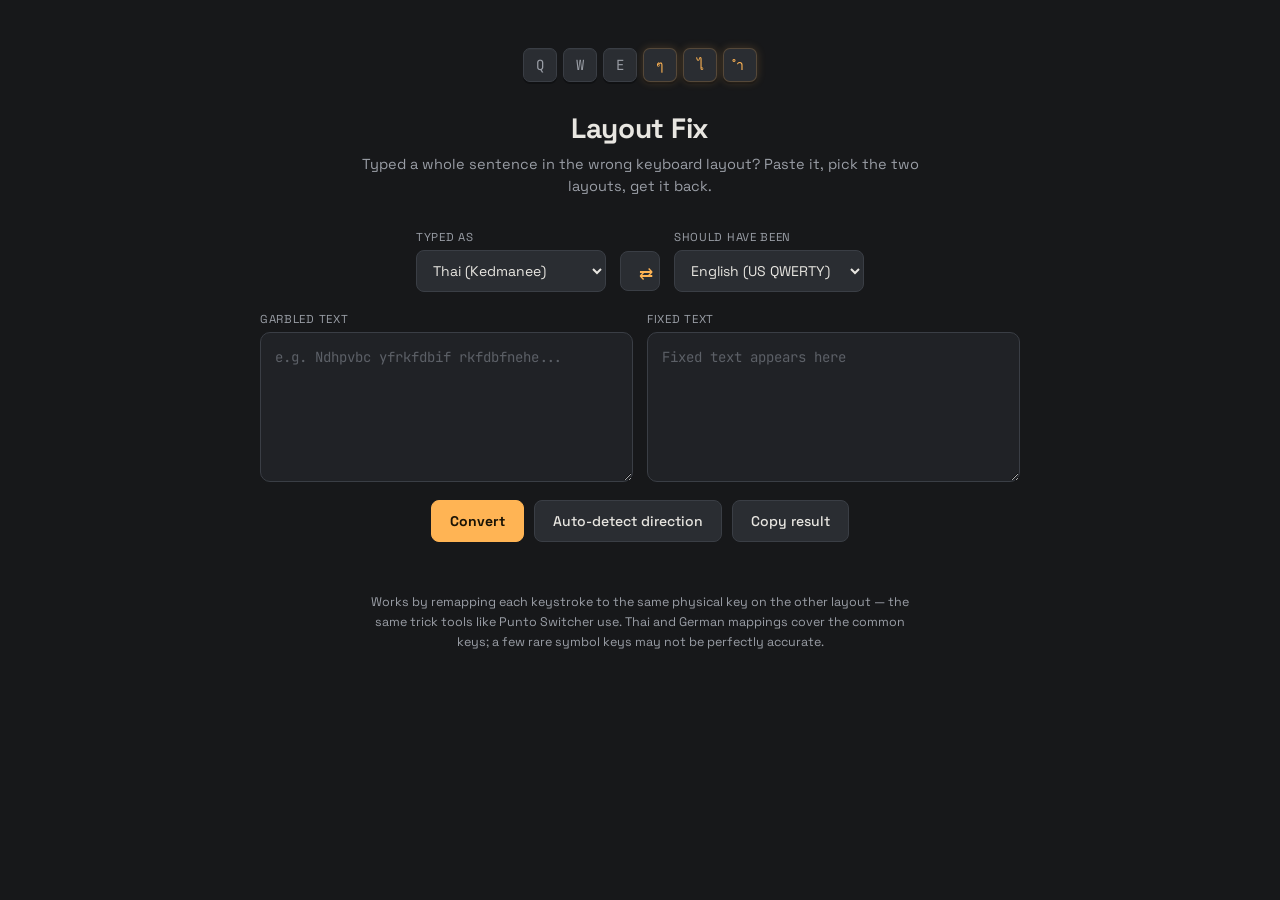
==== index.html @ 486236cf "Add files via upload" ====
<!DOCTYPE html>
<html lang="en">
<head>
<meta charset="UTF-8">
<meta name="viewport" content="width=device-width, initial-scale=1.0">
<title>Layout Fix — wrong-keyboard-language fixer</title>
<link rel="stylesheet" href="style.css">
</head>
<body>

  <div class="key-row" aria-hidden="true">
    <span class="cap">Q</span><span class="cap">W</span><span class="cap">E</span>
    <span class="cap swapped">ๆ</span><span class="cap swapped">ไ</span><span class="cap swapped">ำ</span>
  </div>

  <header>
    <h1>Layout Fix</h1>
    <p class="sub">Typed a whole sentence in the wrong keyboard layout? Paste it, pick the two layouts, get it back.</p>
  </header>

  <main>
    <div class="controls">
      <div class="field">
        <label for="fromLayout">Typed as</label>
        <select id="fromLayout"></select>
      </div>

      <button id="swapBtn" class="icon-btn" title="Swap layouts" aria-label="Swap layouts">⇄</button>

      <div class="field">
        <label for="toLayout">Should have been</label>
        <select id="toLayout"></select>
      </div>
    </div>

    <div class="panes">
      <div class="pane">
        <label for="input">Garbled text</label>
        <textarea id="input" placeholder="e.g. Ndhpvbc yfrkfdbif rkfdbfnehe..." spellcheck="false"></textarea>
      </div>
      <div class="pane">
        <label for="output">Fixed text</label>
        <textarea id="output" placeholder="Fixed text appears here" spellcheck="false" readonly></textarea>
      </div>
    </div>

    <div class="actions">
      <button id="convertBtn" class="primary">Convert</button>
      <button id="autoBtn">Auto-detect direction</button>
      <button id="copyBtn">Copy result</button>
    </div>

    <p id="meta" class="meta" role="status"></p>

    <p class="note">
      Works by remapping each keystroke to the same physical key on the other layout — the same trick tools like Punto Switcher use.
      Thai and German mappings cover the common keys; a few rare symbol keys may not be perfectly accurate.
    </p>
  </main>

  <script src="layouts.js"></script>
  <script src="script.js"></script>
</body>
</html>
---- style.css ----
@import url('https://fonts.googleapis.com/css2?family=Space+Grotesk:wght@500;700&family=JetBrains+Mono:wght@400;500&display=swap');

:root {
  --bg: #17181a;
  --panel: #202226;
  --key: #2a2d32;
  --key-border: #3a3e45;
  --text: #e8e6e1;
  --text-dim: #9a9ea6;
  --amber: #ffb454;
  --amber-dim: #ffb45433;
}

* { box-sizing: border-box; }

body {
  margin: 0;
  min-height: 100vh;
  background: var(--bg);
  color: var(--text);
  font-family: 'Space Grotesk', sans-serif;
  display: flex;
  flex-direction: column;
  align-items: center;
  padding: 48px 20px 64px;
}

/* --- signature element: a little keycap row showing a scrambled -> fixed swap --- */
.key-row {
  display: flex;
  gap: 6px;
  margin-bottom: 28px;
}
.cap {
  width: 34px;
  height: 34px;
  border-radius: 7px;
  background: var(--key);
  border: 1px solid var(--key-border);
  display: flex;
  align-items: center;
  justify-content: center;
  font-family: 'JetBrains Mono', monospace;
  font-size: 14px;
  color: var(--text-dim);
  box-shadow: 0 2px 0 #101113, inset 0 1px 0 #3a3e4550;
}
.cap.swapped {
  color: var(--amber);
  border-color: var(--amber-dim);
  box-shadow: 0 0 10px var(--amber-dim), 0 2px 0 #101113;
}

header { text-align: center; max-width: 560px; margin-bottom: 32px; }
h1 {
  font-size: 28px;
  font-weight: 700;
  margin: 0 0 8px;
  letter-spacing: -0.01em;
}
.sub {
  color: var(--text-dim);
  font-size: 14.5px;
  line-height: 1.5;
  margin: 0;
}

main { width: 100%; max-width: 760px; }

.controls {
  display: flex;
  align-items: flex-end;
  justify-content: center;
  gap: 14px;
  margin-bottom: 20px;
  flex-wrap: wrap;
}
.field { display: flex; flex-direction: column; gap: 6px; min-width: 190px; }
.field label {
  font-size: 11.5px;
  text-transform: uppercase;
  letter-spacing: 0.06em;
  color: var(--text-dim);
}
select {
  background: var(--key);
  color: var(--text);
  border: 1px solid var(--key-border);
  border-radius: 8px;
  padding: 10px 12px;
  font-family: 'Space Grotesk', sans-serif;
  font-size: 14px;
}
select:focus, textarea:focus, button:focus {
  outline: 2px solid var(--amber);
  outline-offset: 2px;
}

.icon-btn {
  width: 40px;
  height: 40px;
  border-radius: 8px;
  border: 1px solid var(--key-border);
  background: var(--key);
  color: var(--amber);
  font-size: 17px;
  cursor: pointer;
  margin-bottom: 1px;
}
.icon-btn:hover { border-color: var(--amber-dim); }

.panes {
  display: grid;
  grid-template-columns: 1fr 1fr;
  gap: 14px;
  margin-bottom: 18px;
}
@media (max-width: 620px) {
  .panes { grid-template-columns: 1fr; }
}
.pane { display: flex; flex-direction: column; gap: 6px; }
.pane label {
  font-size: 11.5px;
  text-transform: uppercase;
  letter-spacing: 0.06em;
  color: var(--text-dim);
}
textarea {
  width: 100%;
  min-height: 150px;
  resize: vertical;
  background: var(--panel);
  color: var(--text);
  border: 1px solid var(--key-border);
  border-radius: 10px;
  padding: 14px;
  font-family: 'JetBrains Mono', monospace;
  font-size: 14px;
  line-height: 1.5;
}
textarea[readonly] { color: var(--amber); }
textarea::placeholder { color: #5c6067; }

.actions {
  display: flex;
  gap: 10px;
  justify-content: center;
  flex-wrap: wrap;
  margin-bottom: 10px;
}
button {
  cursor: pointer;
  border-radius: 8px;
  padding: 11px 18px;
  font-family: 'Space Grotesk', sans-serif;
  font-size: 14px;
  font-weight: 500;
  border: 1px solid var(--key-border);
  background: var(--key);
  color: var(--text);
  transition: border-color 0.15s ease;
}
button:hover { border-color: var(--amber-dim); }
button.primary {
  background: var(--amber);
  color: #1a1305;
  border-color: var(--amber);
  font-weight: 700;
}
button.primary:hover { filter: brightness(1.05); }

.meta {
  text-align: center;
  min-height: 18px;
  font-size: 13px;
  color: var(--amber);
  margin: 4px 0 22px;
}

.note {
  text-align: center;
  color: var(--text-dim);
  font-size: 12.5px;
  line-height: 1.6;
  max-width: 560px;
  margin: 0 auto;
}
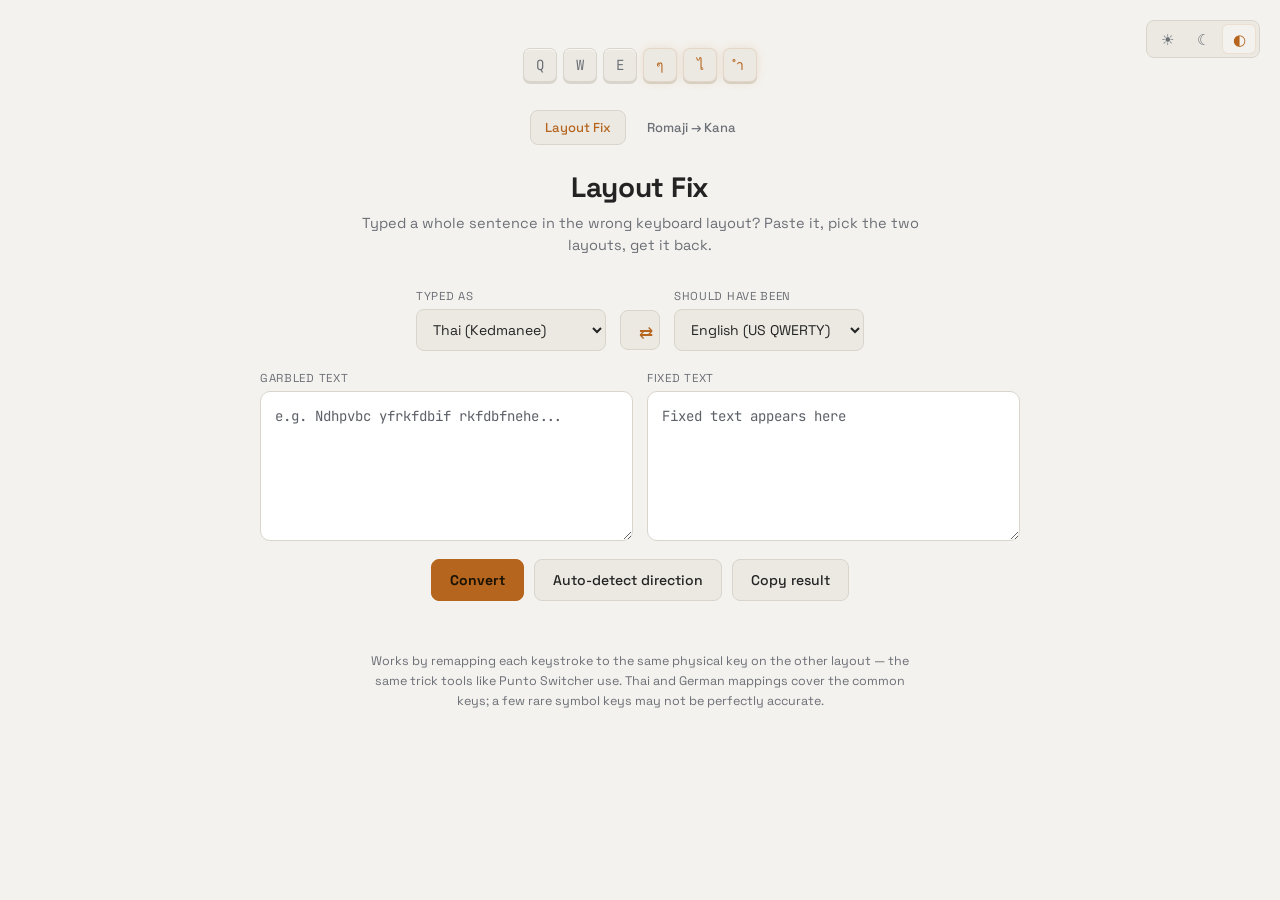
==== commit 6d35a014: "Add files via upload" ====
--- a/index.html
+++ b/index.html
@@ -5,13 +5,34 @@
 <meta name="viewport" content="width=device-width, initial-scale=1.0">
 <title>Layout Fix — wrong-keyboard-language fixer</title>
 <link rel="stylesheet" href="style.css">
+<script>
+  // Apply saved theme before first paint to avoid a flash of the wrong theme.
+  // Full toggle logic (with the light/dark/system control) lives in theme.js.
+  (function () {
+    var saved = localStorage.getItem('theme');
+    if (saved === 'light' || saved === 'dark') {
+      document.documentElement.setAttribute('data-theme', saved);
+    }
+  })();
+</script>
 </head>
 <body>
+
+  <div class="theme-toggle" role="group" aria-label="Theme">
+    <button id="themeLight" title="Light" aria-label="Light theme">☀</button>
+    <button id="themeDark" title="Dark" aria-label="Dark theme">☾</button>
+    <button id="themeSystem" title="System" aria-label="Match system theme">◐</button>
+  </div>
 
   <div class="key-row" aria-hidden="true">
     <span class="cap">Q</span><span class="cap">W</span><span class="cap">E</span>
     <span class="cap swapped">ๆ</span><span class="cap swapped">ไ</span><span class="cap swapped">ำ</span>
   </div>
+
+  <nav class="tool-nav">
+    <a href="index.html" class="active">Layout Fix</a>
+    <a href="romaji.html">Romaji → Kana</a>
+  </nav>
 
   <header>
     <h1>Layout Fix</h1>
@@ -59,6 +80,7 @@
   </main>
 
   <script src="layouts.js"></script>
+  <script src="theme.js"></script>
   <script src="script.js"></script>
 </body>
 </html>
--- a/style.css
+++ b/style.css
@@ -1,14 +1,51 @@
 @import url('https://fonts.googleapis.com/css2?family=Space+Grotesk:wght@500;700&family=JetBrains+Mono:wght@400;500&display=swap');
 
 :root {
+  --amber: #ffb454;
+  --amber-dim: #ffb45433;
+}
+
+/* Dark palette (default) */
+:root,
+[data-theme="dark"] {
   --bg: #17181a;
   --panel: #202226;
   --key: #2a2d32;
   --key-border: #3a3e45;
   --text: #e8e6e1;
   --text-dim: #9a9ea6;
-  --amber: #ffb454;
-  --amber-dim: #ffb45433;
+  --shadow-1: #101113;
+  --shadow-2: #3a3e4550;
+}
+
+/* Light palette */
+[data-theme="light"] {
+  --bg: #f4f2ee;
+  --panel: #ffffff;
+  --key: #ece9e3;
+  --key-border: #d9d5cc;
+  --text: #232323;
+  --text-dim: #6b6f76;
+  --amber: #b5651d;
+  --amber-dim: #b5651d22;
+  --shadow-1: #d9d5cc;
+  --shadow-2: #ffffffa0;
+}
+
+/* Follow system preference only when the user hasn't chosen explicitly */
+@media (prefers-color-scheme: light) {
+  :root:not([data-theme="dark"]) {
+    --bg: #f4f2ee;
+    --panel: #ffffff;
+    --key: #ece9e3;
+    --key-border: #d9d5cc;
+    --text: #232323;
+    --text-dim: #6b6f76;
+    --amber: #b5651d;
+    --amber-dim: #b5651d22;
+    --shadow-1: #d9d5cc;
+    --shadow-2: #ffffffa0;
+  }
 }
 
 * { box-sizing: border-box; }
@@ -23,6 +60,7 @@
   flex-direction: column;
   align-items: center;
   padding: 48px 20px 64px;
+  transition: background-color 0.2s ease, color 0.2s ease;
 }
 
 /* --- signature element: a little keycap row showing a scrambled -> fixed swap --- */
@@ -43,12 +81,12 @@
   font-family: 'JetBrains Mono', monospace;
   font-size: 14px;
   color: var(--text-dim);
-  box-shadow: 0 2px 0 #101113, inset 0 1px 0 #3a3e4550;
+  box-shadow: 0 2px 0 var(--shadow-1), inset 0 1px 0 var(--shadow-2);
 }
 .cap.swapped {
   color: var(--amber);
   border-color: var(--amber-dim);
-  box-shadow: 0 0 10px var(--amber-dim), 0 2px 0 #101113;
+  box-shadow: 0 0 10px var(--amber-dim), 0 2px 0 var(--shadow-1);
 }
 
 header { text-align: center; max-width: 560px; margin-bottom: 32px; }
@@ -185,3 +223,61 @@
   max-width: 560px;
   margin: 0 auto;
 }
+
+/* --- theme toggle --- */
+.theme-toggle {
+  position: fixed;
+  top: 20px;
+  right: 20px;
+  display: flex;
+  gap: 2px;
+  background: var(--key);
+  border: 1px solid var(--key-border);
+  border-radius: 8px;
+  padding: 3px;
+}
+.theme-toggle button {
+  width: 34px;
+  height: 30px;
+  padding: 0;
+  border: none;
+  border-radius: 6px;
+  background: transparent;
+  color: var(--text-dim);
+  font-size: 15px;
+  display: flex;
+  align-items: center;
+  justify-content: center;
+  line-height: 1;
+}
+.theme-toggle button:hover { color: var(--text); border-color: transparent; }
+.theme-toggle button.active {
+  background: var(--bg);
+  color: var(--amber);
+  box-shadow: inset 0 0 0 1px var(--amber-dim);
+}
+@media (max-width: 480px) {
+  .theme-toggle { position: static; margin-bottom: 20px; }
+}
+
+/* --- tool nav --- */
+.tool-nav {
+  display: flex;
+  gap: 6px;
+  margin-bottom: 24px;
+}
+.tool-nav a {
+  text-decoration: none;
+  color: var(--text-dim);
+  font-size: 13px;
+  font-weight: 500;
+  padding: 8px 14px;
+  border-radius: 8px;
+  border: 1px solid transparent;
+}
+.tool-nav a:hover { color: var(--text); }
+.tool-nav a.active {
+  color: var(--amber);
+  background: var(--key);
+  border-color: var(--key-border);
+}
